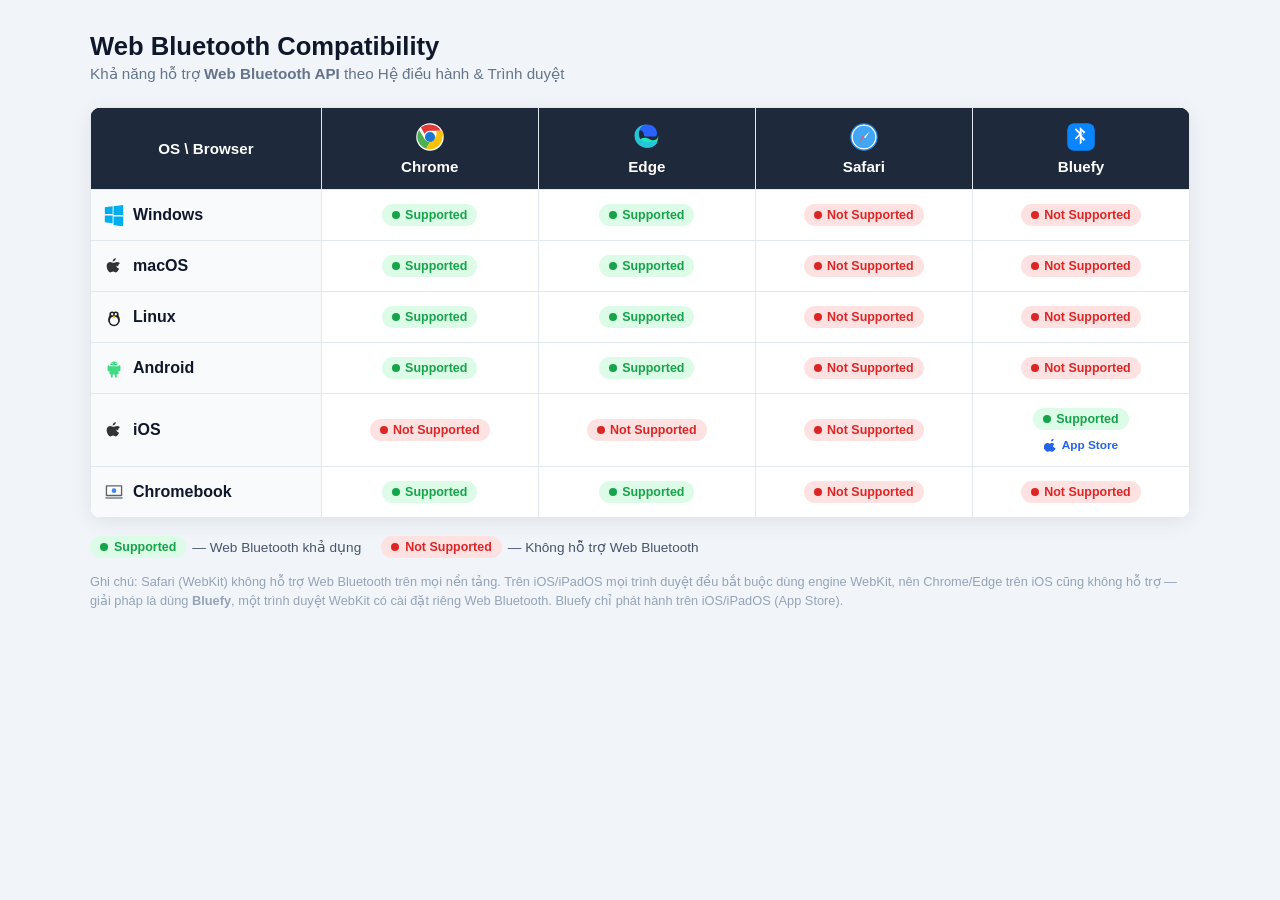
==== index.html @ 837ab078 "Add web-bluetooth-compatibility.html file with compatibility table and styles" ====
<!DOCTYPE html>
<html lang="vi">
<head>
<meta charset="UTF-8" />
<meta name="viewport" content="width=device-width, initial-scale=1.0" />
<title>Web Bluetooth Compatibility</title>
<style>
  :root {
    --green: #16a34a;
    --green-bg: #dcfce7;
    --red: #dc2626;
    --red-bg: #fee2e2;
    --border: #e2e8f0;
    --head-bg: #1e293b;
    --row-bg: #f8fafc;
  }
  * { box-sizing: border-box; }
  body {
    margin: 0;
    font-family: -apple-system, BlinkMacSystemFont, "Segoe UI", Roboto, Helvetica, Arial, sans-serif;
    background: #f1f5f9;
    color: #0f172a;
    padding: 32px 16px;
  }
  .wrap { max-width: 1100px; margin: 0 auto; }
  h1 { font-size: 1.6rem; margin: 0 0 4px; }
  .sub { color: #64748b; margin: 0 0 24px; font-size: 0.95rem; }
  .table-scroll { overflow-x: auto; border-radius: 12px; box-shadow: 0 4px 20px rgba(0,0,0,0.08); }
  table { border-collapse: collapse; width: 100%; background: #fff; min-width: 720px; }
  th, td { border: 1px solid var(--border); padding: 14px 12px; text-align: center; }
  thead th {
    background: var(--head-bg);
    color: #fff;
    font-size: 0.95rem;
    position: sticky;
    top: 0;
  }
  thead th .browser-head { display: flex; flex-direction: column; align-items: center; gap: 6px; }
  thead th .corner { background: var(--head-bg); }
  tbody th {
    background: var(--row-bg);
    text-align: left;
    font-weight: 600;
    white-space: nowrap;
  }
  tbody th .os-head { display: flex; align-items: center; gap: 8px; }
  .logo { width: 30px; height: 30px; display: inline-block; vertical-align: middle; }
  .logo-sm { width: 22px; height: 22px; }
  .cell { display: flex; flex-direction: column; align-items: center; gap: 8px; }
  .badge {
    display: inline-flex; align-items: center; gap: 5px;
    font-size: 0.78rem; font-weight: 700;
    padding: 4px 10px; border-radius: 999px;
    white-space: nowrap;
  }
  .badge.yes { color: var(--green); background: var(--green-bg); }
  .badge.no  { color: var(--red);  background: var(--red-bg); }
  .badge .dot { width: 8px; height: 8px; border-radius: 50%; }
  .badge.yes .dot { background: var(--green); }
  .badge.no  .dot { background: var(--red); }
  .store-link {
    font-size: 0.74rem; color: #2563eb; text-decoration: none; font-weight: 600;
    display: inline-flex; align-items: center; gap: 4px;
  }
  .store-link:hover { text-decoration: underline; }
  .legend { display: flex; gap: 20px; margin-top: 18px; font-size: 0.85rem; color: #475569; flex-wrap: wrap; }
  .legend span { display: inline-flex; align-items: center; gap: 6px; }
  .note { margin-top: 14px; font-size: 0.8rem; color: #94a3b8; line-height: 1.5; }
</style>
</head>
<body>
<div class="wrap">
  <h1>Web Bluetooth Compatibility</h1>
  <p class="sub">Khả năng hỗ trợ <strong>Web Bluetooth API</strong> theo Hệ điều hành &amp; Trình duyệt</p>

  <div class="table-scroll">
    <table>
      <thead>
        <tr>
          <th class="corner">OS \ Browser</th>
          <th>
            <div class="browser-head">
              <!-- Chrome logo -->
              <svg class="logo" viewBox="0 0 48 48" aria-hidden="true">
                <circle cx="24" cy="24" r="22" fill="#fff"/>
                <path fill="#e53935" d="M24 4a20 20 0 0 1 17.3 10H24a10 10 0 0 0-8.66 5L9.4 8.6A19.9 19.9 0 0 1 24 4z"/>
                <path fill="#4caf50" d="M6.7 12.9 15.34 27a10 10 0 0 0 8.66 5l-6.13 10.62A20 20 0 0 1 6.7 12.9z"/>
                <path fill="#ffc107" d="M44 24a20 20 0 0 1-26.13 18.62L26 28a10 10 0 0 0 7.6-14H44a20 20 0 0 1 0 10z"/>
                <circle cx="24" cy="24" r="8" fill="#1976d2"/>
              </svg>
              <span>Chrome</span>
            </div>
          </th>
          <th>
            <div class="browser-head">
              <!-- Edge logo -->
              <svg class="logo" viewBox="0 0 48 48" aria-hidden="true">
                <path fill="#1de9b6" d="M42 24c0 9-7 17-18 17-7 0-12-4-12-9 0-4 3-7 8-7 7 0 8 4 14 4 6 0 8-5 8-8z"/>
                <path fill="#26c6da" d="M40 33c-2 5-9 8-16 8C13 41 4 33 4 22 4 11 13 4 24 4c-8 2-13 8-13 15 0 8 6 13 14 13 8 0 13-3 15 1z"/>
                <path fill="#2962ff" d="M24 4c10 0 16 7 16 14 0 3-1 5-3 5H22c-2 0-3-1-3-3 0-5-4-7-7-7C14 7 18 4 24 4z"/>
              </svg>
              <span>Edge</span>
            </div>
          </th>
          <th>
            <div class="browser-head">
              <!-- Safari logo -->
              <svg class="logo" viewBox="0 0 48 48" aria-hidden="true">
                <circle cx="24" cy="24" r="21" fill="#fff" stroke="#1e88e5" stroke-width="2"/>
                <circle cx="24" cy="24" r="18" fill="#42a5f5"/>
                <polygon fill="#fff" points="24,24 33,15 26,26"/>
                <polygon fill="#ff5252" points="24,24 15,33 22,22"/>
              </svg>
              <span>Safari</span>
            </div>
          </th>
          <th>
            <div class="browser-head">
              <!-- Bluefy logo (Bluetooth glyph) -->
              <svg class="logo" viewBox="0 0 48 48" aria-hidden="true">
                <rect x="2" y="2" width="44" height="44" rx="11" fill="#0a84ff"/>
                <path fill="#fff" d="M22 8l9 8-6 6 6 6-9 8V22l-6 6-2-2 7-7-7-7 2-2 6 6V8zm3 6.5V21l3.2-3L25 14.5zM25 27v6.5l3.2-3.2L25 27z"/>
              </svg>
              <span>Bluefy</span>
            </div>
          </th>
        </tr>
      </thead>
      <tbody>
        <!-- Windows -->
        <tr>
          <th><div class="os-head">
            <svg class="logo-sm" viewBox="0 0 48 48"><path fill="#00adef" d="M4 7l17-2v17H4zm0 18h17v17L4 40zm19-20l21-3v22H23zm0 22h21v22l-21-3z"/></svg>
            Windows
          </div></th>
          <td><div class="cell"><span class="badge yes"><span class="dot"></span>Supported</span></div></td>
          <td><div class="cell"><span class="badge yes"><span class="dot"></span>Supported</span></div></td>
          <td><div class="cell"><span class="badge no"><span class="dot"></span>Not Supported</span></div></td>
          <td><div class="cell"><span class="badge no"><span class="dot"></span>Not Supported</span></div></td>
        </tr>
        <!-- macOS -->
        <tr>
          <th><div class="os-head">
            <svg class="logo-sm" viewBox="0 0 48 48"><path fill="#333" d="M33 25c0-5 4-7 4-7-2-3-6-3-7-3-3 0-5 2-7 2s-4-2-7-2c-4 0-8 3-8 9 0 6 4 14 8 14 2 0 3-2 6-2s4 2 6 2c3 0 6-5 7-8-3-1-6-3-6-7zm-7-13c2-2 2-5 2-5s-3 0-5 2-2 5-2 5 3 0 5-2z"/></svg>
            macOS
          </div></th>
          <td><div class="cell"><span class="badge yes"><span class="dot"></span>Supported</span></div></td>
          <td><div class="cell"><span class="badge yes"><span class="dot"></span>Supported</span></div></td>
          <td><div class="cell"><span class="badge no"><span class="dot"></span>Not Supported</span></div></td>
          <td><div class="cell"><span class="badge no"><span class="dot"></span>Not Supported</span></div></td>
        </tr>
        <!-- Linux -->
        <tr>
          <th><div class="os-head">
            <svg class="logo-sm" viewBox="0 0 48 48"><ellipse cx="24" cy="30" rx="13" ry="14" fill="#222"/><ellipse cx="24" cy="32" rx="9" ry="9" fill="#fff"/><circle cx="20" cy="18" r="6" fill="#222"/><circle cx="28" cy="18" r="6" fill="#222"/><circle cx="20" cy="18" r="2.5" fill="#fff"/><circle cx="28" cy="18" r="2.5" fill="#fff"/><path fill="#f5b400" d="M21 23l3 4 3-4-3-3z"/></svg>
            Linux
          </div></th>
          <td><div class="cell"><span class="badge yes"><span class="dot"></span>Supported</span></div></td>
          <td><div class="cell"><span class="badge yes"><span class="dot"></span>Supported</span></div></td>
          <td><div class="cell"><span class="badge no"><span class="dot"></span>Not Supported</span></div></td>
          <td><div class="cell"><span class="badge no"><span class="dot"></span>Not Supported</span></div></td>
        </tr>
        <!-- Android -->
        <tr>
          <th><div class="os-head">
            <svg class="logo-sm" viewBox="0 0 48 48"><path fill="#3ddc84" d="M14 20h20v15a3 3 0 0 1-3 3H17a3 3 0 0 1-3-3zM10 20a2 2 0 0 1 4 0v9a2 2 0 0 1-4 0zm24 0a2 2 0 0 1 4 0v9a2 2 0 0 1-4 0zM18 38h3v5a2 2 0 0 1-4 0v-5zm9 0h3v5a2 2 0 0 1-4 0v-5zM16 18a8 8 0 0 1 16 0z"/><circle cx="20" cy="14" r="1.3" fill="#fff"/><circle cx="28" cy="14" r="1.3" fill="#fff"/></svg>
            Android
          </div></th>
          <td><div class="cell"><span class="badge yes"><span class="dot"></span>Supported</span></div></td>
          <td><div class="cell"><span class="badge yes"><span class="dot"></span>Supported</span></div></td>
          <td><div class="cell"><span class="badge no"><span class="dot"></span>Not Supported</span></div></td>
          <td><div class="cell"><span class="badge no"><span class="dot"></span>Not Supported</span></div></td>
        </tr>
        <!-- iOS -->
        <tr>
          <th><div class="os-head">
            <svg class="logo-sm" viewBox="0 0 48 48"><path fill="#333" d="M33 25c0-5 4-7 4-7-2-3-6-3-7-3-3 0-5 2-7 2s-4-2-7-2c-4 0-8 3-8 9 0 6 4 14 8 14 2 0 3-2 6-2s4 2 6 2c3 0 6-5 7-8-3-1-6-3-6-7zm-7-13c2-2 2-5 2-5s-3 0-5 2-2 5-2 5 3 0 5-2z"/></svg>
            iOS
          </div></th>
          <td><div class="cell"><span class="badge no"><span class="dot"></span>Not Supported</span></div></td>
          <td><div class="cell"><span class="badge no"><span class="dot"></span>Not Supported</span></div></td>
          <td><div class="cell"><span class="badge no"><span class="dot"></span>Not Supported</span></div></td>
          <td><div class="cell">
            <span class="badge yes"><span class="dot"></span>Supported</span>
            <a class="store-link" href="https://apps.apple.com/app/bluefy-web-ble-browser/id1492822055" target="_blank" rel="noopener">
              <svg class="logo-sm" style="width:14px;height:14px" viewBox="0 0 24 24"><path fill="currentColor" d="M16.5 1.5c.1 1.1-.3 2.2-1 3-1 .8-2.1 1.3-3.3 1.2-.1-1.1.4-2.2 1.1-3 1-.8 2.1-1.3 3.2-1.2zM20 17c-.6 1.3-.9 1.9-1.6 3-1 1.6-2.5 3.5-4.3 3.5-1.6 0-2-.9-4.1-.9s-2.6.9-4.1.9c-1.8 0-3.2-1.8-4.2-3.4C-1 18.6-1.3 13.2 1.9 10.3c1-.9 2.4-1.6 3.9-1.6 1.7 0 2.7 1 4.1 1 1.3 0 2.1-1 4.1-1 1.3 0 2.7.7 3.7 2-3.2 1.8-2.7 6.4 2.3 6.3z"/></svg>
              App Store
            </a>
          </div></td>
        </tr>
        <!-- Chromebook -->
        <tr>
          <th><div class="os-head">
            <svg class="logo-sm" viewBox="0 0 48 48"><rect x="6" y="9" width="36" height="24" rx="2" fill="#5f6368"/><rect x="9" y="12" width="30" height="18" fill="#fff"/><path d="M4 35h40l-2 4H6z" fill="#9aa0a6"/><circle cx="24" cy="21" r="5" fill="#4285f4"/></svg>
            Chromebook
          </div></th>
          <td><div class="cell"><span class="badge yes"><span class="dot"></span>Supported</span></div></td>
          <td><div class="cell"><span class="badge yes"><span class="dot"></span>Supported</span></div></td>
          <td><div class="cell"><span class="badge no"><span class="dot"></span>Not Supported</span></div></td>
          <td><div class="cell"><span class="badge no"><span class="dot"></span>Not Supported</span></div></td>
        </tr>
      </tbody>
    </table>
  </div>

  <div class="legend">
    <span><span class="badge yes"><span class="dot"></span>Supported</span> — Web Bluetooth khả dụng</span>
    <span><span class="badge no"><span class="dot"></span>Not Supported</span> — Không hỗ trợ Web Bluetooth</span>
  </div>

  <p class="note">
    Ghi chú: Safari (WebKit) không hỗ trợ Web Bluetooth trên mọi nền tảng. Trên iOS/iPadOS mọi trình duyệt đều bắt buộc dùng engine WebKit,
    nên Chrome/Edge trên iOS cũng không hỗ trợ — giải pháp là dùng <strong>Bluefy</strong>, một trình duyệt WebKit có cài đặt riêng Web Bluetooth.
    Bluefy chỉ phát hành trên iOS/iPadOS (App Store).
  </p>
</div>
</body>
</html>
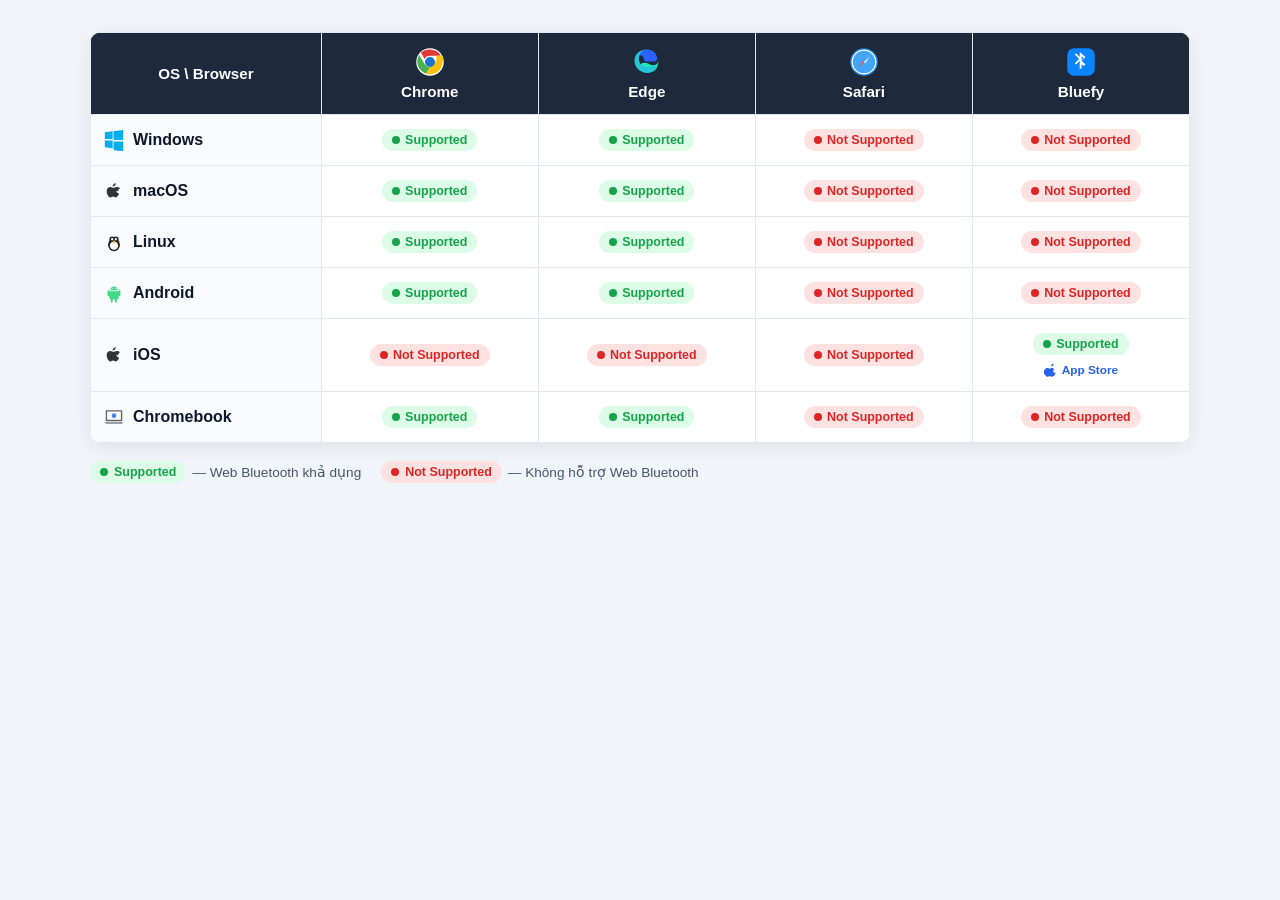
==== commit 15a61163: "Remove header and notes from compatibility page; simplify content" ====
--- a/index.html
+++ b/index.html
@@ -3,76 +3,11 @@
 <head>
 <meta charset="UTF-8" />
 <meta name="viewport" content="width=device-width, initial-scale=1.0" />
-<title>Web Bluetooth Compatibility</title>
-<style>
-  :root {
-    --green: #16a34a;
-    --green-bg: #dcfce7;
-    --red: #dc2626;
-    --red-bg: #fee2e2;
-    --border: #e2e8f0;
-    --head-bg: #1e293b;
-    --row-bg: #f8fafc;
-  }
-  * { box-sizing: border-box; }
-  body {
-    margin: 0;
-    font-family: -apple-system, BlinkMacSystemFont, "Segoe UI", Roboto, Helvetica, Arial, sans-serif;
-    background: #f1f5f9;
-    color: #0f172a;
-    padding: 32px 16px;
-  }
-  .wrap { max-width: 1100px; margin: 0 auto; }
-  h1 { font-size: 1.6rem; margin: 0 0 4px; }
-  .sub { color: #64748b; margin: 0 0 24px; font-size: 0.95rem; }
-  .table-scroll { overflow-x: auto; border-radius: 12px; box-shadow: 0 4px 20px rgba(0,0,0,0.08); }
-  table { border-collapse: collapse; width: 100%; background: #fff; min-width: 720px; }
-  th, td { border: 1px solid var(--border); padding: 14px 12px; text-align: center; }
-  thead th {
-    background: var(--head-bg);
-    color: #fff;
-    font-size: 0.95rem;
-    position: sticky;
-    top: 0;
-  }
-  thead th .browser-head { display: flex; flex-direction: column; align-items: center; gap: 6px; }
-  thead th .corner { background: var(--head-bg); }
-  tbody th {
-    background: var(--row-bg);
-    text-align: left;
-    font-weight: 600;
-    white-space: nowrap;
-  }
-  tbody th .os-head { display: flex; align-items: center; gap: 8px; }
-  .logo { width: 30px; height: 30px; display: inline-block; vertical-align: middle; }
-  .logo-sm { width: 22px; height: 22px; }
-  .cell { display: flex; flex-direction: column; align-items: center; gap: 8px; }
-  .badge {
-    display: inline-flex; align-items: center; gap: 5px;
-    font-size: 0.78rem; font-weight: 700;
-    padding: 4px 10px; border-radius: 999px;
-    white-space: nowrap;
-  }
-  .badge.yes { color: var(--green); background: var(--green-bg); }
-  .badge.no  { color: var(--red);  background: var(--red-bg); }
-  .badge .dot { width: 8px; height: 8px; border-radius: 50%; }
-  .badge.yes .dot { background: var(--green); }
-  .badge.no  .dot { background: var(--red); }
-  .store-link {
-    font-size: 0.74rem; color: #2563eb; text-decoration: none; font-weight: 600;
-    display: inline-flex; align-items: center; gap: 4px;
-  }
-  .store-link:hover { text-decoration: underline; }
-  .legend { display: flex; gap: 20px; margin-top: 18px; font-size: 0.85rem; color: #475569; flex-wrap: wrap; }
-  .legend span { display: inline-flex; align-items: center; gap: 6px; }
-  .note { margin-top: 14px; font-size: 0.8rem; color: #94a3b8; line-height: 1.5; }
-</style>
+<title>Compatibility</title>
+<link rel="stylesheet" href="style.css" />
 </head>
 <body>
 <div class="wrap">
-  <h1>Web Bluetooth Compatibility</h1>
-  <p class="sub">Khả năng hỗ trợ <strong>Web Bluetooth API</strong> theo Hệ điều hành &amp; Trình duyệt</p>
-
   <div class="table-scroll">
     <table>
       <thead>
@@ -126,80 +61,7 @@
           </th>
         </tr>
       </thead>
-      <tbody>
-        <!-- Windows -->
-        <tr>
-          <th><div class="os-head">
-            <svg class="logo-sm" viewBox="0 0 48 48"><path fill="#00adef" d="M4 7l17-2v17H4zm0 18h17v17L4 40zm19-20l21-3v22H23zm0 22h21v22l-21-3z"/></svg>
-            Windows
-          </div></th>
-          <td><div class="cell"><span class="badge yes"><span class="dot"></span>Supported</span></div></td>
-          <td><div class="cell"><span class="badge yes"><span class="dot"></span>Supported</span></div></td>
-          <td><div class="cell"><span class="badge no"><span class="dot"></span>Not Supported</span></div></td>
-          <td><div class="cell"><span class="badge no"><span class="dot"></span>Not Supported</span></div></td>
-        </tr>
-        <!-- macOS -->
-        <tr>
-          <th><div class="os-head">
-            <svg class="logo-sm" viewBox="0 0 48 48"><path fill="#333" d="M33 25c0-5 4-7 4-7-2-3-6-3-7-3-3 0-5 2-7 2s-4-2-7-2c-4 0-8 3-8 9 0 6 4 14 8 14 2 0 3-2 6-2s4 2 6 2c3 0 6-5 7-8-3-1-6-3-6-7zm-7-13c2-2 2-5 2-5s-3 0-5 2-2 5-2 5 3 0 5-2z"/></svg>
-            macOS
-          </div></th>
-          <td><div class="cell"><span class="badge yes"><span class="dot"></span>Supported</span></div></td>
-          <td><div class="cell"><span class="badge yes"><span class="dot"></span>Supported</span></div></td>
-          <td><div class="cell"><span class="badge no"><span class="dot"></span>Not Supported</span></div></td>
-          <td><div class="cell"><span class="badge no"><span class="dot"></span>Not Supported</span></div></td>
-        </tr>
-        <!-- Linux -->
-        <tr>
-          <th><div class="os-head">
-            <svg class="logo-sm" viewBox="0 0 48 48"><ellipse cx="24" cy="30" rx="13" ry="14" fill="#222"/><ellipse cx="24" cy="32" rx="9" ry="9" fill="#fff"/><circle cx="20" cy="18" r="6" fill="#222"/><circle cx="28" cy="18" r="6" fill="#222"/><circle cx="20" cy="18" r="2.5" fill="#fff"/><circle cx="28" cy="18" r="2.5" fill="#fff"/><path fill="#f5b400" d="M21 23l3 4 3-4-3-3z"/></svg>
-            Linux
-          </div></th>
-          <td><div class="cell"><span class="badge yes"><span class="dot"></span>Supported</span></div></td>
-          <td><div class="cell"><span class="badge yes"><span class="dot"></span>Supported</span></div></td>
-          <td><div class="cell"><span class="badge no"><span class="dot"></span>Not Supported</span></div></td>
-          <td><div class="cell"><span class="badge no"><span class="dot"></span>Not Supported</span></div></td>
-        </tr>
-        <!-- Android -->
-        <tr>
-          <th><div class="os-head">
-            <svg class="logo-sm" viewBox="0 0 48 48"><path fill="#3ddc84" d="M14 20h20v15a3 3 0 0 1-3 3H17a3 3 0 0 1-3-3zM10 20a2 2 0 0 1 4 0v9a2 2 0 0 1-4 0zm24 0a2 2 0 0 1 4 0v9a2 2 0 0 1-4 0zM18 38h3v5a2 2 0 0 1-4 0v-5zm9 0h3v5a2 2 0 0 1-4 0v-5zM16 18a8 8 0 0 1 16 0z"/><circle cx="20" cy="14" r="1.3" fill="#fff"/><circle cx="28" cy="14" r="1.3" fill="#fff"/></svg>
-            Android
-          </div></th>
-          <td><div class="cell"><span class="badge yes"><span class="dot"></span>Supported</span></div></td>
-          <td><div class="cell"><span class="badge yes"><span class="dot"></span>Supported</span></div></td>
-          <td><div class="cell"><span class="badge no"><span class="dot"></span>Not Supported</span></div></td>
-          <td><div class="cell"><span class="badge no"><span class="dot"></span>Not Supported</span></div></td>
-        </tr>
-        <!-- iOS -->
-        <tr>
-          <th><div class="os-head">
-            <svg class="logo-sm" viewBox="0 0 48 48"><path fill="#333" d="M33 25c0-5 4-7 4-7-2-3-6-3-7-3-3 0-5 2-7 2s-4-2-7-2c-4 0-8 3-8 9 0 6 4 14 8 14 2 0 3-2 6-2s4 2 6 2c3 0 6-5 7-8-3-1-6-3-6-7zm-7-13c2-2 2-5 2-5s-3 0-5 2-2 5-2 5 3 0 5-2z"/></svg>
-            iOS
-          </div></th>
-          <td><div class="cell"><span class="badge no"><span class="dot"></span>Not Supported</span></div></td>
-          <td><div class="cell"><span class="badge no"><span class="dot"></span>Not Supported</span></div></td>
-          <td><div class="cell"><span class="badge no"><span class="dot"></span>Not Supported</span></div></td>
-          <td><div class="cell">
-            <span class="badge yes"><span class="dot"></span>Supported</span>
-            <a class="store-link" href="https://apps.apple.com/app/bluefy-web-ble-browser/id1492822055" target="_blank" rel="noopener">
-              <svg class="logo-sm" style="width:14px;height:14px" viewBox="0 0 24 24"><path fill="currentColor" d="M16.5 1.5c.1 1.1-.3 2.2-1 3-1 .8-2.1 1.3-3.3 1.2-.1-1.1.4-2.2 1.1-3 1-.8 2.1-1.3 3.2-1.2zM20 17c-.6 1.3-.9 1.9-1.6 3-1 1.6-2.5 3.5-4.3 3.5-1.6 0-2-.9-4.1-.9s-2.6.9-4.1.9c-1.8 0-3.2-1.8-4.2-3.4C-1 18.6-1.3 13.2 1.9 10.3c1-.9 2.4-1.6 3.9-1.6 1.7 0 2.7 1 4.1 1 1.3 0 2.1-1 4.1-1 1.3 0 2.7.7 3.7 2-3.2 1.8-2.7 6.4 2.3 6.3z"/></svg>
-              App Store
-            </a>
-          </div></td>
-        </tr>
-        <!-- Chromebook -->
-        <tr>
-          <th><div class="os-head">
-            <svg class="logo-sm" viewBox="0 0 48 48"><rect x="6" y="9" width="36" height="24" rx="2" fill="#5f6368"/><rect x="9" y="12" width="30" height="18" fill="#fff"/><path d="M4 35h40l-2 4H6z" fill="#9aa0a6"/><circle cx="24" cy="21" r="5" fill="#4285f4"/></svg>
-            Chromebook
-          </div></th>
-          <td><div class="cell"><span class="badge yes"><span class="dot"></span>Supported</span></div></td>
-          <td><div class="cell"><span class="badge yes"><span class="dot"></span>Supported</span></div></td>
-          <td><div class="cell"><span class="badge no"><span class="dot"></span>Not Supported</span></div></td>
-          <td><div class="cell"><span class="badge no"><span class="dot"></span>Not Supported</span></div></td>
-        </tr>
-      </tbody>
+      <tbody id="compatibility-body"></tbody>
     </table>
   </div>
 
@@ -208,11 +70,7 @@
     <span><span class="badge no"><span class="dot"></span>Not Supported</span> — Không hỗ trợ Web Bluetooth</span>
   </div>
 
-  <p class="note">
-    Ghi chú: Safari (WebKit) không hỗ trợ Web Bluetooth trên mọi nền tảng. Trên iOS/iPadOS mọi trình duyệt đều bắt buộc dùng engine WebKit,
-    nên Chrome/Edge trên iOS cũng không hỗ trợ — giải pháp là dùng <strong>Bluefy</strong>, một trình duyệt WebKit có cài đặt riêng Web Bluetooth.
-    Bluefy chỉ phát hành trên iOS/iPadOS (App Store).
-  </p>
 </div>
+<script src="script.js" defer></script>
 </body>
 </html>
--- a/style.css
+++ b/style.css
@@ -0,0 +1,166 @@
+:root {
+  --green: #16a34a;
+  --green-bg: #dcfce7;
+  --red: #dc2626;
+  --red-bg: #fee2e2;
+  --border: #e2e8f0;
+  --head-bg: #1e293b;
+  --row-bg: #f8fafc;
+}
+
+* {
+  box-sizing: border-box;
+}
+
+body {
+  margin: 0;
+  font-family: -apple-system, BlinkMacSystemFont, "Segoe UI", Roboto, Helvetica, Arial, sans-serif;
+  background: #f1f5f9;
+  color: #0f172a;
+  padding: 32px 16px;
+}
+
+.wrap {
+  max-width: 1100px;
+  margin: 0 auto;
+}
+
+.table-scroll {
+  overflow-x: auto;
+  border-radius: 12px;
+  box-shadow: 0 4px 20px rgba(0, 0, 0, 0.08);
+}
+
+table {
+  border-collapse: collapse;
+  width: 100%;
+  background: #fff;
+  min-width: 720px;
+}
+
+th,
+td {
+  border: 1px solid var(--border);
+  padding: 14px 12px;
+  text-align: center;
+}
+
+thead th {
+  background: var(--head-bg);
+  color: #fff;
+  font-size: 0.95rem;
+  position: sticky;
+  top: 0;
+}
+
+thead th .browser-head {
+  display: flex;
+  flex-direction: column;
+  align-items: center;
+  gap: 6px;
+}
+
+thead th .corner {
+  background: var(--head-bg);
+}
+
+tbody th {
+  background: var(--row-bg);
+  text-align: left;
+  font-weight: 600;
+  white-space: nowrap;
+}
+
+tbody th .os-head {
+  display: flex;
+  align-items: center;
+  gap: 8px;
+}
+
+.logo {
+  width: 30px;
+  height: 30px;
+  display: inline-block;
+  vertical-align: middle;
+}
+
+.logo-sm {
+  width: 22px;
+  height: 22px;
+}
+
+.cell {
+  display: flex;
+  flex-direction: column;
+  align-items: center;
+  gap: 8px;
+}
+
+.badge {
+  display: inline-flex;
+  align-items: center;
+  gap: 5px;
+  font-size: 0.78rem;
+  font-weight: 700;
+  padding: 4px 10px;
+  border-radius: 999px;
+  white-space: nowrap;
+}
+
+.badge.yes {
+  color: var(--green);
+  background: var(--green-bg);
+}
+
+.badge.no {
+  color: var(--red);
+  background: var(--red-bg);
+}
+
+.badge .dot {
+  width: 8px;
+  height: 8px;
+  border-radius: 50%;
+}
+
+.badge.yes .dot {
+  background: var(--green);
+}
+
+.badge.no .dot {
+  background: var(--red);
+}
+
+.store-link {
+  font-size: 0.74rem;
+  color: #2563eb;
+  text-decoration: none;
+  font-weight: 600;
+  display: inline-flex;
+  align-items: center;
+  gap: 4px;
+}
+
+.store-link:hover {
+  text-decoration: underline;
+}
+
+.store-link .logo-sm {
+  width: 14px;
+  height: 14px;
+}
+
+.legend {
+  display: flex;
+  gap: 20px;
+  margin-top: 18px;
+  font-size: 0.85rem;
+  color: #475569;
+  flex-wrap: wrap;
+}
+
+.legend span {
+  display: inline-flex;
+  align-items: center;
+  gap: 6px;
+}
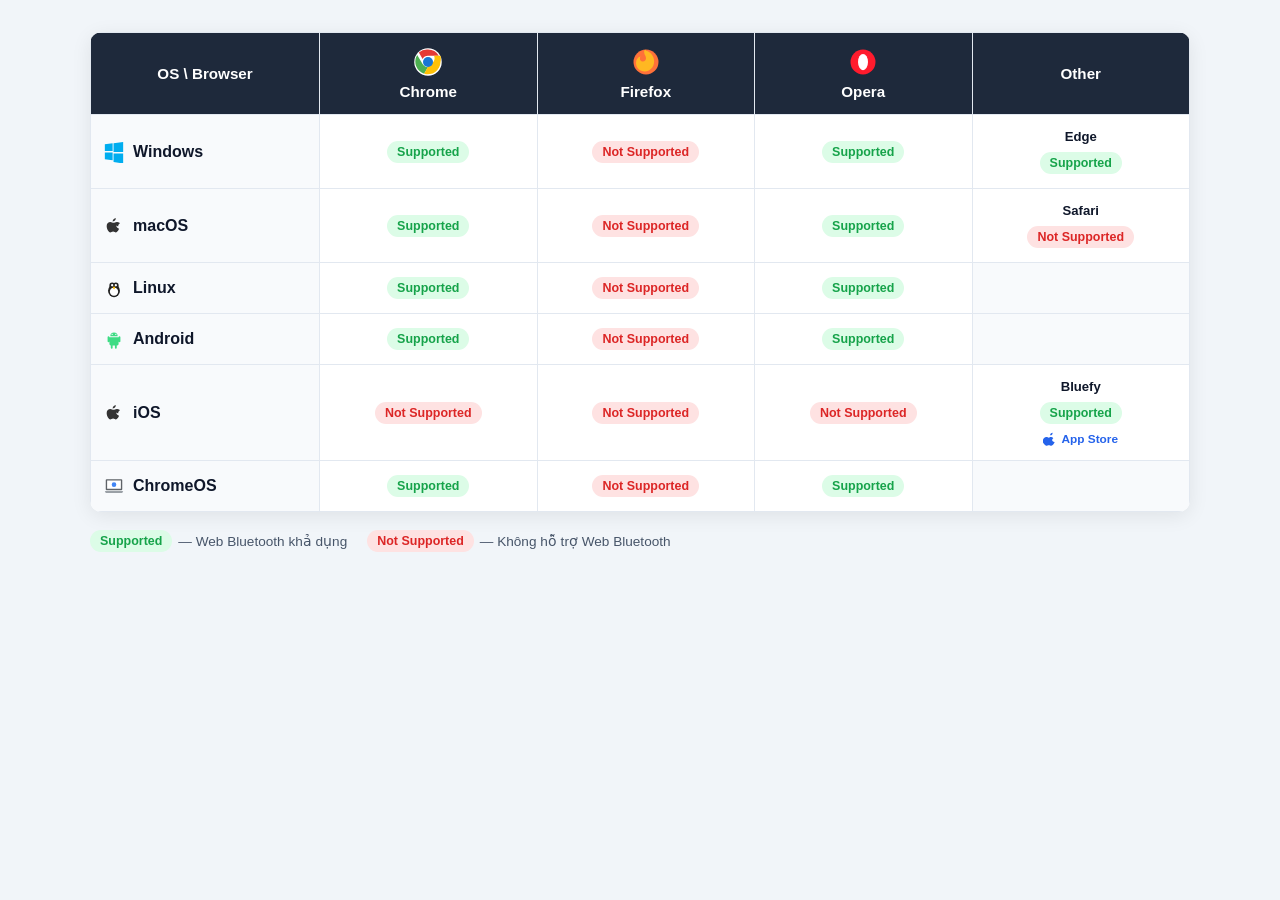
==== commit 6e870472: "Update browser compatibility details and improve styling; replace Edge and Safari with Firefox and O" ====
--- a/index.html
+++ b/index.html
@@ -28,35 +28,27 @@
           </th>
           <th>
             <div class="browser-head">
-              <!-- Edge logo -->
+              <!-- Firefox logo -->
               <svg class="logo" viewBox="0 0 48 48" aria-hidden="true">
-                <path fill="#1de9b6" d="M42 24c0 9-7 17-18 17-7 0-12-4-12-9 0-4 3-7 8-7 7 0 8 4 14 4 6 0 8-5 8-8z"/>
-                <path fill="#26c6da" d="M40 33c-2 5-9 8-16 8C13 41 4 33 4 22 4 11 13 4 24 4c-8 2-13 8-13 15 0 8 6 13 14 13 8 0 13-3 15 1z"/>
-                <path fill="#2962ff" d="M24 4c10 0 16 7 16 14 0 3-1 5-3 5H22c-2 0-3-1-3-3 0-5-4-7-7-7C14 7 18 4 24 4z"/>
+                <circle cx="24" cy="24" r="20" fill="#ff7139"/>
+                <path fill="#ffb822" d="M24 6c8 2 13 9 13 17 0 9-7 16-15 16-8 0-14-6-14-14 0-5 3-9 7-10-2 4 0 8 4 8 3 0 5-2 5-5 0-4-3-6-3-10 0-3 2-5 3-2z"/>
               </svg>
-              <span>Edge</span>
+              <span>Firefox</span>
             </div>
           </th>
           <th>
             <div class="browser-head">
-              <!-- Safari logo -->
+              <!-- Opera logo -->
               <svg class="logo" viewBox="0 0 48 48" aria-hidden="true">
-                <circle cx="24" cy="24" r="21" fill="#fff" stroke="#1e88e5" stroke-width="2"/>
-                <circle cx="24" cy="24" r="18" fill="#42a5f5"/>
-                <polygon fill="#fff" points="24,24 33,15 26,26"/>
-                <polygon fill="#ff5252" points="24,24 15,33 22,22"/>
+                <ellipse cx="24" cy="24" rx="20" ry="20" fill="#ff1b2d"/>
+                <ellipse cx="24" cy="24" rx="8" ry="13" fill="#fff"/>
               </svg>
-              <span>Safari</span>
+              <span>Opera</span>
             </div>
           </th>
           <th>
             <div class="browser-head">
-              <!-- Bluefy logo (Bluetooth glyph) -->
-              <svg class="logo" viewBox="0 0 48 48" aria-hidden="true">
-                <rect x="2" y="2" width="44" height="44" rx="11" fill="#0a84ff"/>
-                <path fill="#fff" d="M22 8l9 8-6 6 6 6-9 8V22l-6 6-2-2 7-7-7-7 2-2 6 6V8zm3 6.5V21l3.2-3L25 14.5zM25 27v6.5l3.2-3.2L25 27z"/>
-              </svg>
-              <span>Bluefy</span>
+              <span>Other</span>
             </div>
           </th>
         </tr>
@@ -66,8 +58,8 @@
   </div>
 
   <div class="legend">
-    <span><span class="badge yes"><span class="dot"></span>Supported</span> — Web Bluetooth khả dụng</span>
-    <span><span class="badge no"><span class="dot"></span>Not Supported</span> — Không hỗ trợ Web Bluetooth</span>
+    <span><span class="badge yes">Supported</span> — Web Bluetooth khả dụng</span>
+    <span><span class="badge no">Not Supported</span> — Không hỗ trợ Web Bluetooth</span>
   </div>
 
 </div>
--- a/style.css
+++ b/style.css
@@ -117,18 +117,14 @@
   background: var(--red-bg);
 }
 
-.badge .dot {
-  width: 8px;
-  height: 8px;
-  border-radius: 50%;
+.other-name {
+  font-size: 0.82rem;
+  font-weight: 700;
+  color: #0f172a;
 }
 
-.badge.yes .dot {
-  background: var(--green);
-}
-
-.badge.no .dot {
-  background: var(--red);
+td.empty {
+  background: var(--row-bg);
 }
 
 .store-link {
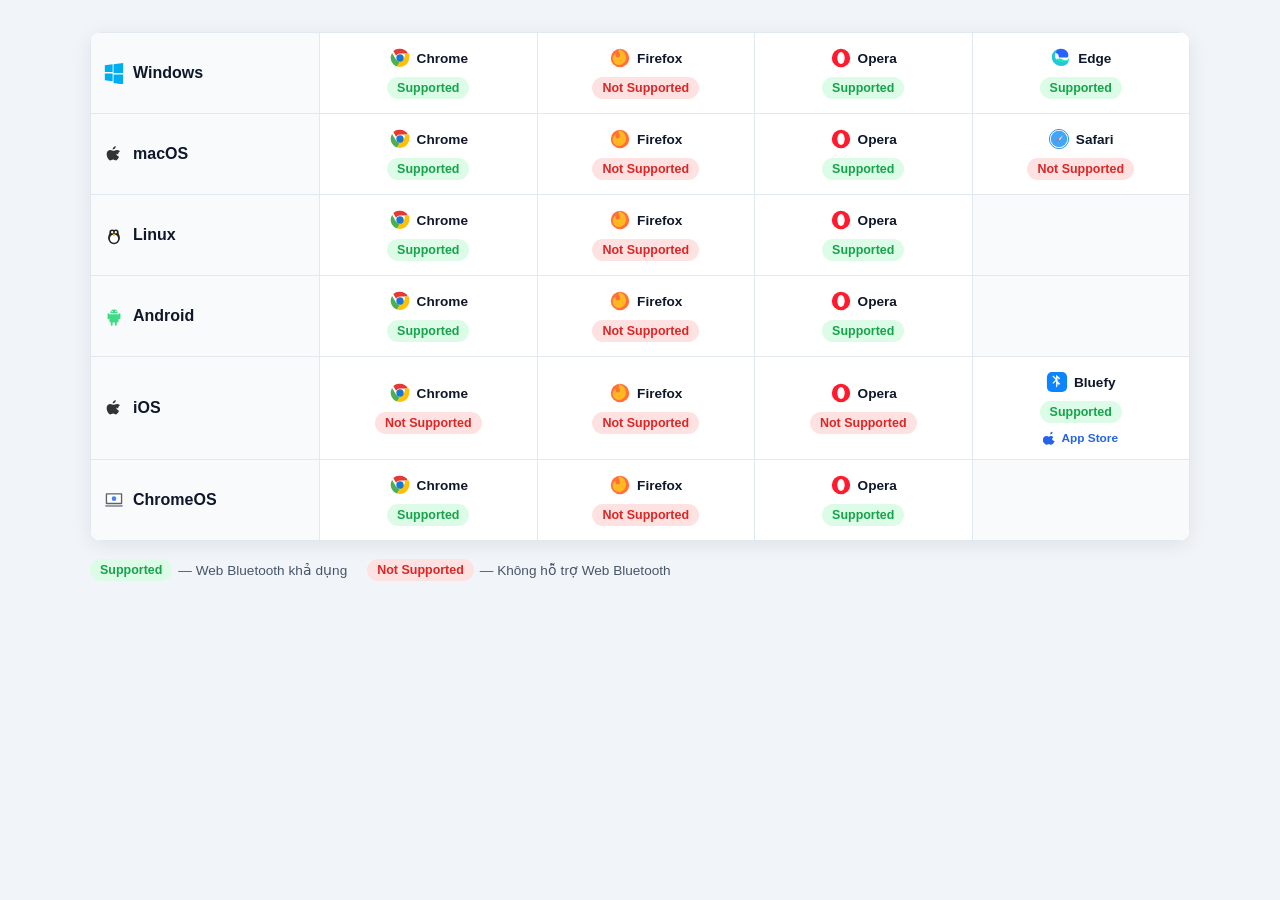
==== commit 97a1c417: "Refactor code structure for improved readability and maintainability" ====
--- a/index.html
+++ b/index.html
@@ -10,49 +10,6 @@
 <div class="wrap">
   <div class="table-scroll">
     <table>
-      <thead>
-        <tr>
-          <th class="corner">OS \ Browser</th>
-          <th>
-            <div class="browser-head">
-              <!-- Chrome logo -->
-              <svg class="logo" viewBox="0 0 48 48" aria-hidden="true">
-                <circle cx="24" cy="24" r="22" fill="#fff"/>
-                <path fill="#e53935" d="M24 4a20 20 0 0 1 17.3 10H24a10 10 0 0 0-8.66 5L9.4 8.6A19.9 19.9 0 0 1 24 4z"/>
-                <path fill="#4caf50" d="M6.7 12.9 15.34 27a10 10 0 0 0 8.66 5l-6.13 10.62A20 20 0 0 1 6.7 12.9z"/>
-                <path fill="#ffc107" d="M44 24a20 20 0 0 1-26.13 18.62L26 28a10 10 0 0 0 7.6-14H44a20 20 0 0 1 0 10z"/>
-                <circle cx="24" cy="24" r="8" fill="#1976d2"/>
-              </svg>
-              <span>Chrome</span>
-            </div>
-          </th>
-          <th>
-            <div class="browser-head">
-              <!-- Firefox logo -->
-              <svg class="logo" viewBox="0 0 48 48" aria-hidden="true">
-                <circle cx="24" cy="24" r="20" fill="#ff7139"/>
-                <path fill="#ffb822" d="M24 6c8 2 13 9 13 17 0 9-7 16-15 16-8 0-14-6-14-14 0-5 3-9 7-10-2 4 0 8 4 8 3 0 5-2 5-5 0-4-3-6-3-10 0-3 2-5 3-2z"/>
-              </svg>
-              <span>Firefox</span>
-            </div>
-          </th>
-          <th>
-            <div class="browser-head">
-              <!-- Opera logo -->
-              <svg class="logo" viewBox="0 0 48 48" aria-hidden="true">
-                <ellipse cx="24" cy="24" rx="20" ry="20" fill="#ff1b2d"/>
-                <ellipse cx="24" cy="24" rx="8" ry="13" fill="#fff"/>
-              </svg>
-              <span>Opera</span>
-            </div>
-          </th>
-          <th>
-            <div class="browser-head">
-              <span>Other</span>
-            </div>
-          </th>
-        </tr>
-      </thead>
       <tbody id="compatibility-body"></tbody>
     </table>
   </div>
--- a/style.css
+++ b/style.css
@@ -45,25 +45,6 @@
   text-align: center;
 }
 
-thead th {
-  background: var(--head-bg);
-  color: #fff;
-  font-size: 0.95rem;
-  position: sticky;
-  top: 0;
-}
-
-thead th .browser-head {
-  display: flex;
-  flex-direction: column;
-  align-items: center;
-  gap: 6px;
-}
-
-thead th .corner {
-  background: var(--head-bg);
-}
-
 tbody th {
   background: var(--row-bg);
   text-align: left;
@@ -75,13 +56,6 @@
   display: flex;
   align-items: center;
   gap: 8px;
-}
-
-.logo {
-  width: 30px;
-  height: 30px;
-  display: inline-block;
-  vertical-align: middle;
 }
 
 .logo-sm {
@@ -117,8 +91,11 @@
   background: var(--red-bg);
 }
 
-.other-name {
-  font-size: 0.82rem;
+.browser-tag {
+  display: inline-flex;
+  align-items: center;
+  gap: 6px;
+  font-size: 0.85rem;
   font-weight: 700;
   color: #0f172a;
 }
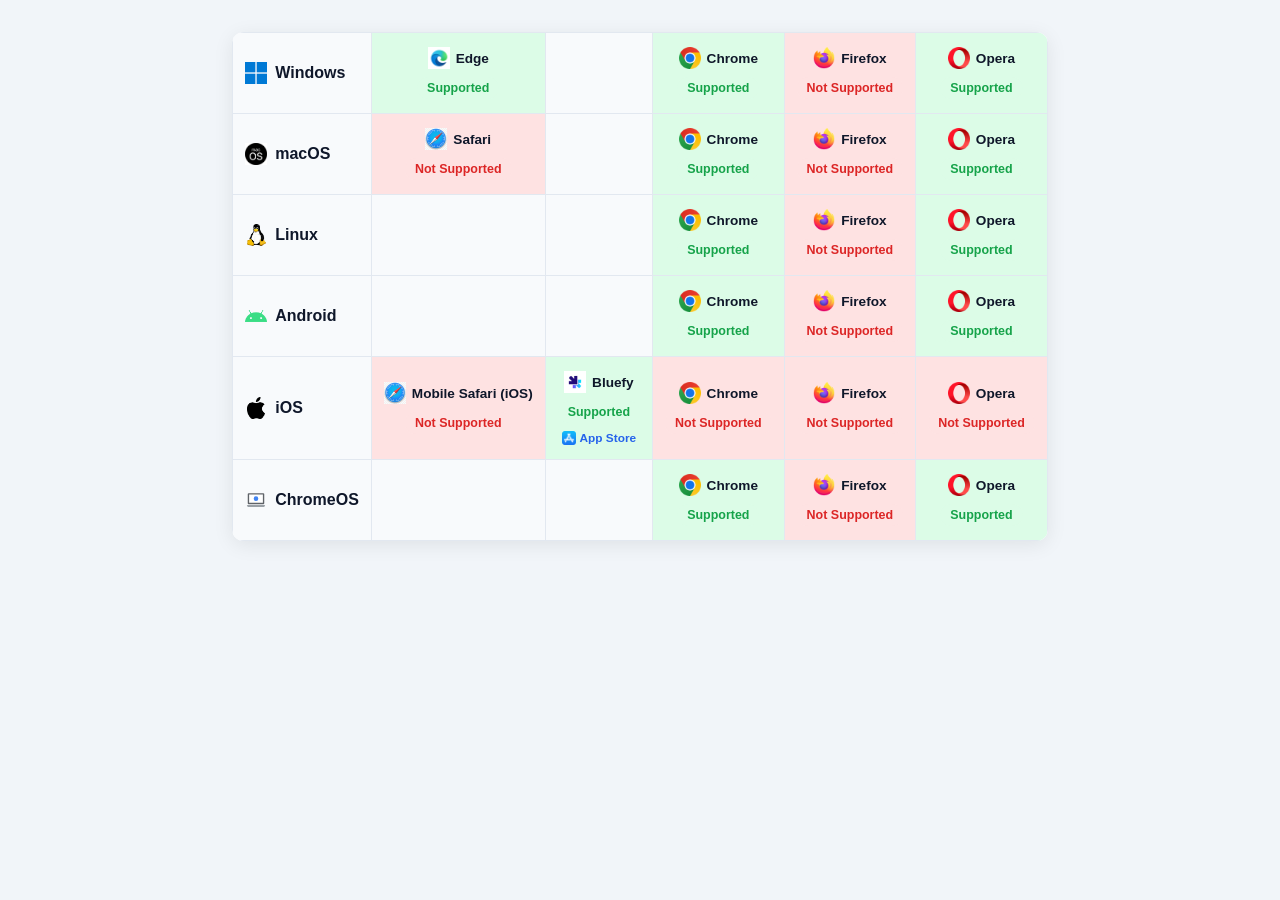
==== commit a2ee19fb: "Remove legend section and associated styles from compatibility table" ====
--- a/index.html
+++ b/index.html
@@ -14,11 +14,6 @@
     </table>
   </div>
 
-  <div class="legend">
-    <span><span class="badge yes">Supported</span> — Web Bluetooth khả dụng</span>
-    <span><span class="badge no">Not Supported</span> — Không hỗ trợ Web Bluetooth</span>
-  </div>
-
 </div>
 <script src="script.js" defer></script>
 </body>
--- a/style.css
+++ b/style.css
@@ -29,13 +29,15 @@
   overflow-x: auto;
   border-radius: 12px;
   box-shadow: 0 4px 20px rgba(0, 0, 0, 0.08);
+  width: fit-content;
+  max-width: 100%;
+  margin: 0 auto;
 }
 
 table {
   border-collapse: collapse;
-  width: 100%;
+  width: auto;
   background: #fff;
-  min-width: 720px;
 }
 
 th,
@@ -43,6 +45,14 @@
   border: 1px solid var(--border);
   padding: 14px 12px;
   text-align: center;
+}
+
+td.yes {
+  background: var(--green-bg);
+}
+
+td.no {
+  background: var(--red-bg);
 }
 
 tbody th {
@@ -61,6 +71,7 @@
 .logo-sm {
   width: 22px;
   height: 22px;
+  object-fit: contain;
 }
 
 .cell {
@@ -122,18 +133,3 @@
   width: 14px;
   height: 14px;
 }
-
-.legend {
-  display: flex;
-  gap: 20px;
-  margin-top: 18px;
-  font-size: 0.85rem;
-  color: #475569;
-  flex-wrap: wrap;
-}
-
-.legend span {
-  display: inline-flex;
-  align-items: center;
-  gap: 6px;
-}
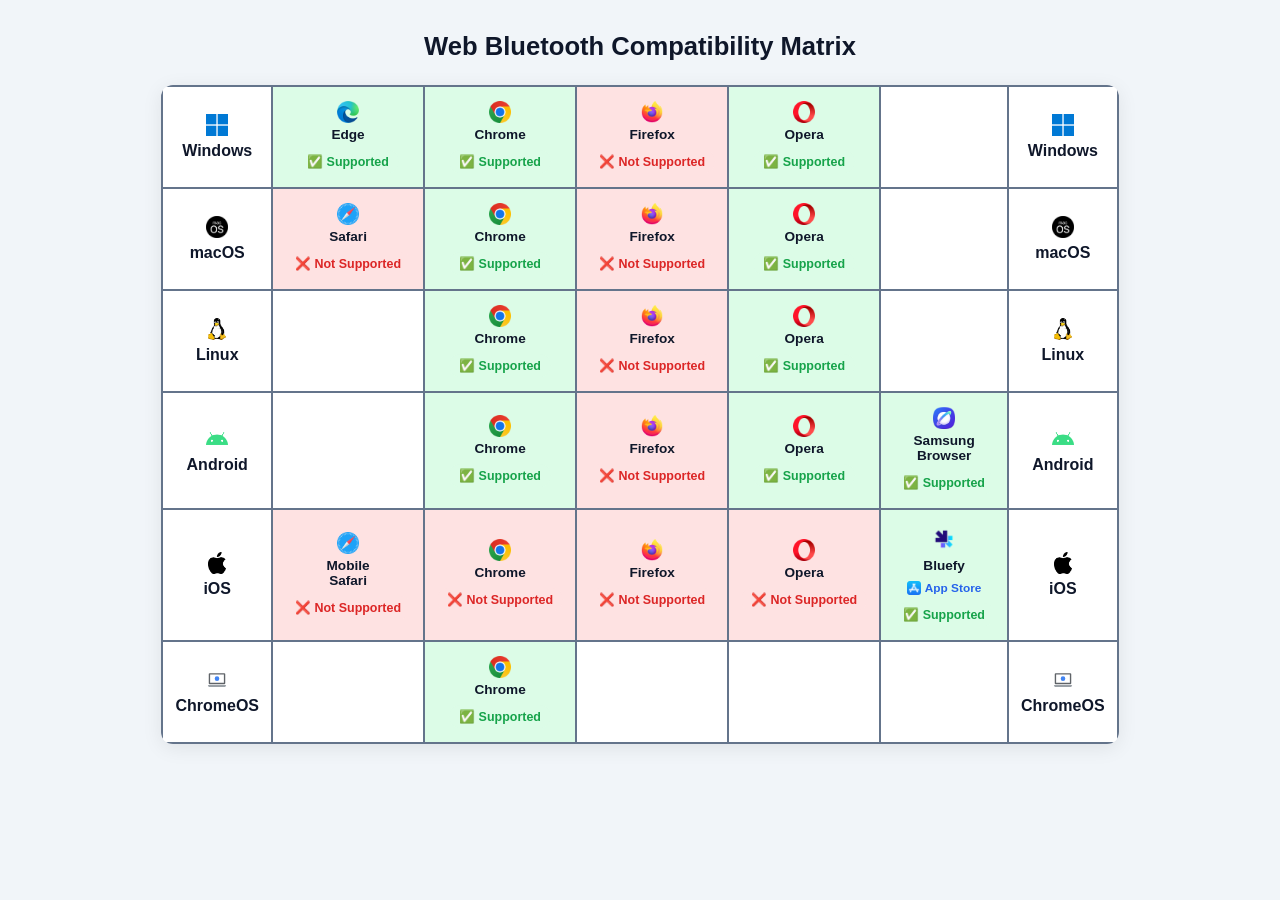
==== commit d89552bb: "feat: add centered styling for page title in compatibility matrix" ====
--- a/index.html
+++ b/index.html
@@ -8,6 +8,7 @@
 </head>
 <body>
 <div class="wrap">
+  <h1 class="page-title">Web Bluetooth Compatibility Matrix</h1>
   <div class="table-scroll">
     <table>
       <tbody id="compatibility-body"></tbody>
--- a/style.css
+++ b/style.css
@@ -3,9 +3,9 @@
   --green-bg: #dcfce7;
   --red: #dc2626;
   --red-bg: #fee2e2;
-  --border: #e2e8f0;
+  --border: #64748b;
   --head-bg: #1e293b;
-  --row-bg: #f8fafc;
+  --row-bg: #fff;
 }
 
 * {
@@ -25,6 +25,14 @@
   margin: 0 auto;
 }
 
+.page-title {
+  text-align: center;
+  font-size: 1.6rem;
+  font-weight: 800;
+  color: #0f172a;
+  margin: 0 0 24px;
+}
+
 .table-scroll {
   overflow-x: auto;
   border-radius: 12px;
@@ -42,7 +50,7 @@
 
 th,
 td {
-  border: 1px solid var(--border);
+  border: 2px solid var(--border);
   padding: 14px 12px;
   text-align: center;
 }
@@ -57,21 +65,27 @@
 
 tbody th {
   background: var(--row-bg);
-  text-align: left;
+  text-align: center;
   font-weight: 600;
   white-space: nowrap;
 }
 
 tbody th .os-head {
   display: flex;
+  flex-direction: column;
   align-items: center;
-  gap: 8px;
+  gap: 6px;
 }
 
 .logo-sm {
   width: 22px;
   height: 22px;
   object-fit: contain;
+}
+
+.logo-bluefy {
+  width: 30px;
+  height: 30px;
 }
 
 .cell {
@@ -104,15 +118,59 @@
 
 .browser-tag {
   display: inline-flex;
+  flex-direction: column;
   align-items: center;
-  gap: 6px;
+  gap: 4px;
   font-size: 0.85rem;
   font-weight: 700;
   color: #0f172a;
+  text-align: center;
 }
 
 td.empty {
   background: var(--row-bg);
+}
+
+td[data-browser],
+th.os-col {
+  cursor: pointer;
+}
+
+/* Dim rows that aren't the selected one */
+tr.dimmed,
+tr.dimmed .browser-tag,
+tr.dimmed .badge,
+tr.dimmed .store-link {
+  color: #94a3b8;
+}
+
+/* Level 1: highlight the whole selected row */
+tr.row-selected td:not(.selected),
+tr.row-selected th {
+  box-shadow: inset 0 3px 0 #93c5fd, inset 0 -3px 0 #93c5fd;
+}
+
+/* Level 2: emphasize the matched cell */
+td.selected {
+  box-shadow: inset 0 0 0 3px #2563eb;
+  font-weight: 800;
+}
+
+td.selected.yes {
+  background: #86efac;
+}
+
+td.selected.no {
+  background: #fca5a5;
+}
+
+.browser-link {
+  text-decoration: none;
+  color: inherit;
+}
+
+.browser-link:hover .browser-tag {
+  text-decoration: underline;
 }
 
 .store-link {
@@ -121,6 +179,7 @@
   text-decoration: none;
   font-weight: 600;
   display: inline-flex;
+  flex-direction: row;
   align-items: center;
   gap: 4px;
 }
